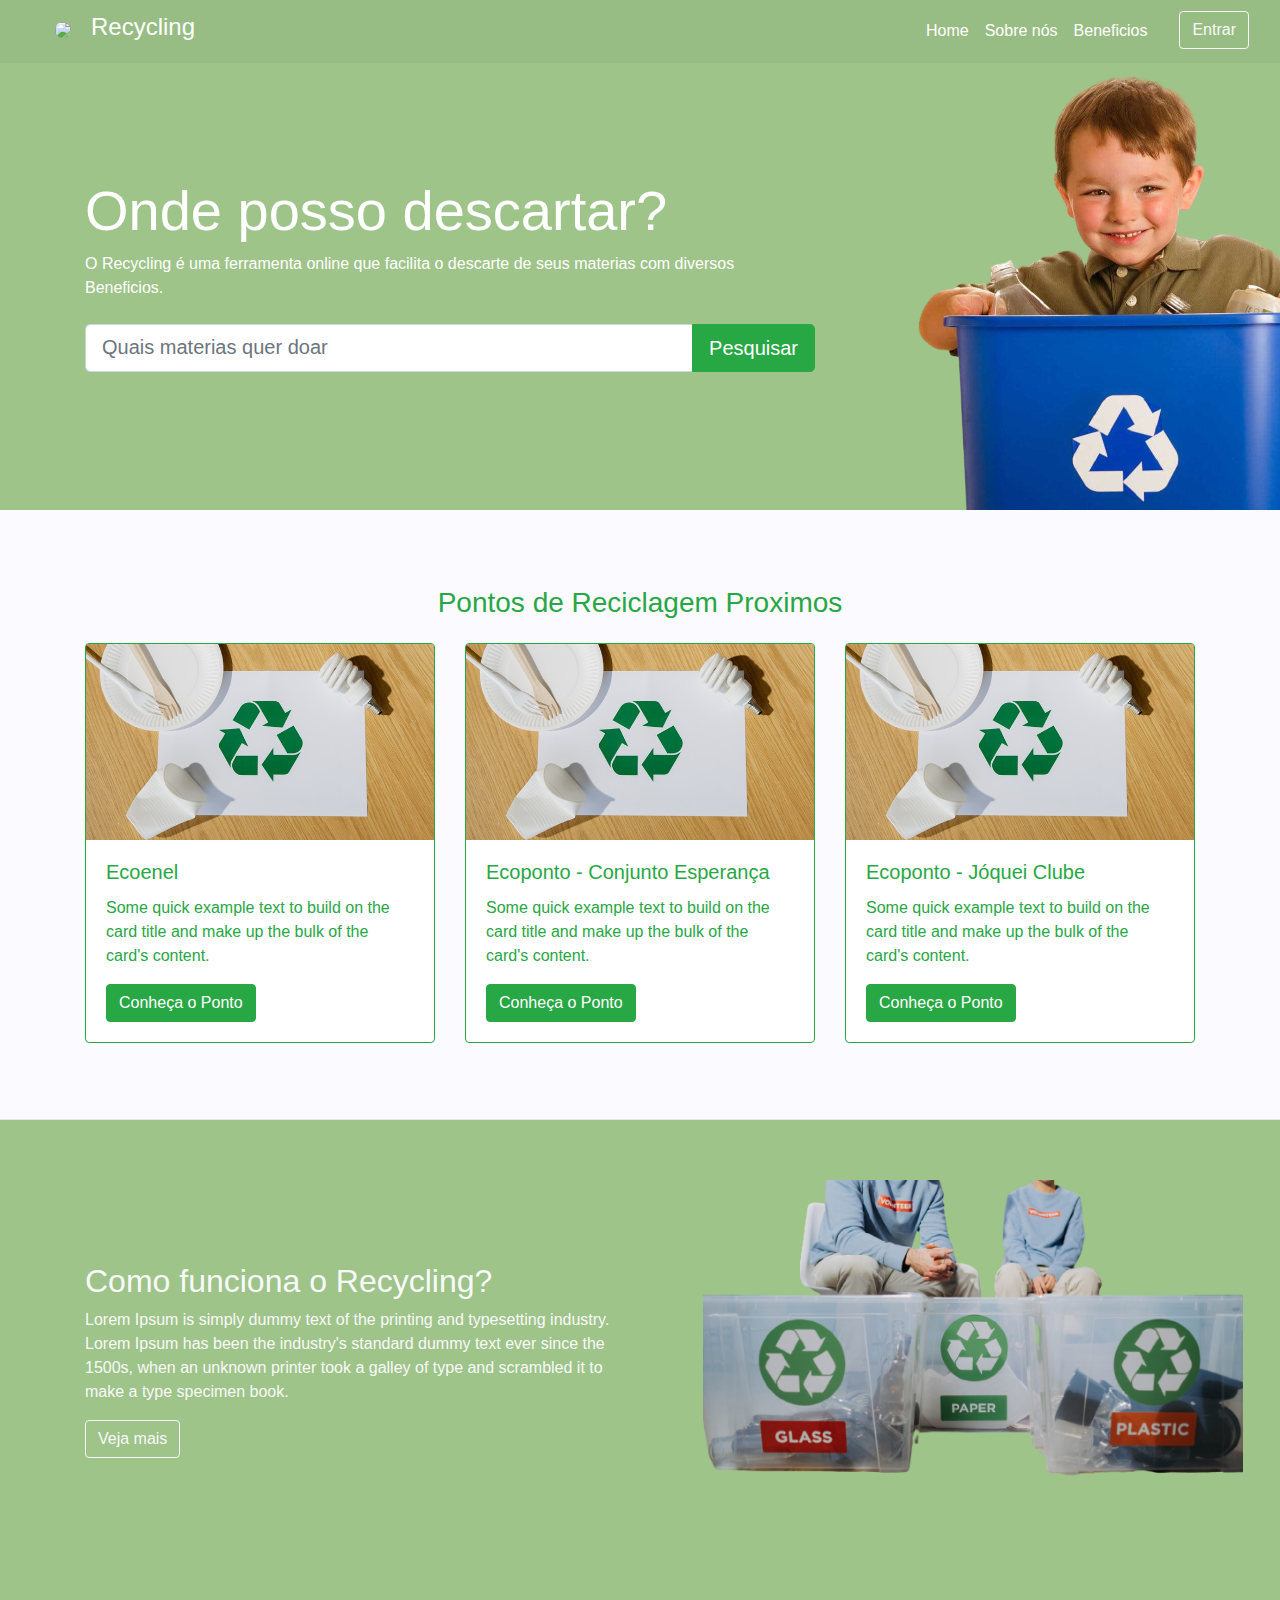
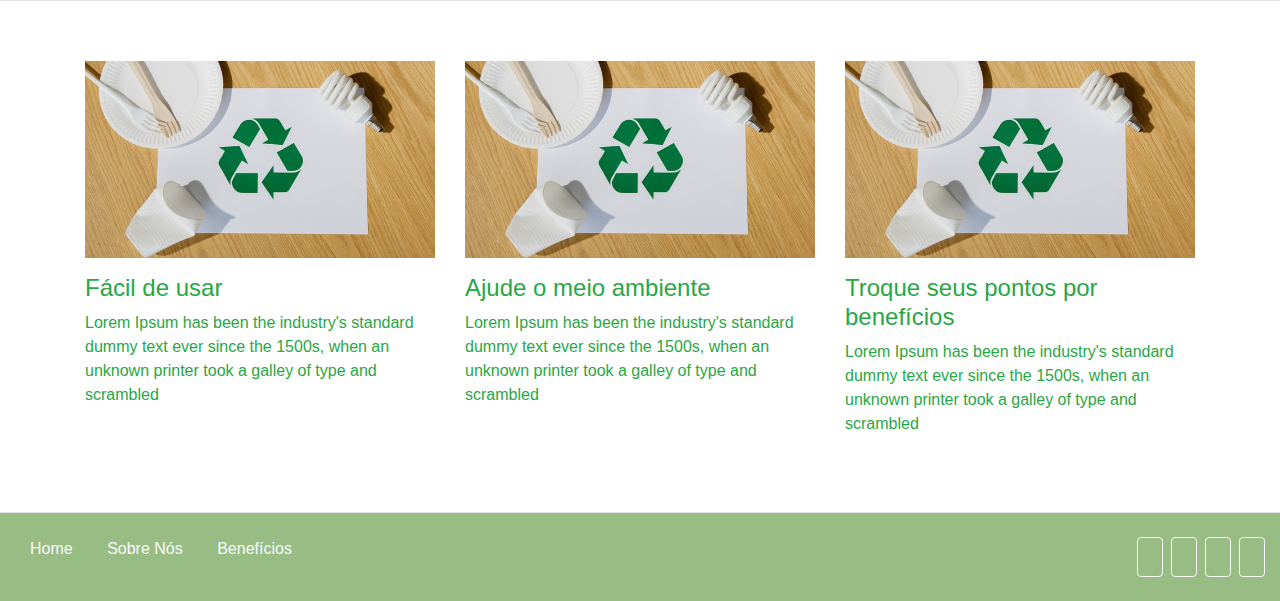
==== index.html @ 14c8a0f6 "initial commit" ====
<!doctype html>
<html lang="pt">
  <head>
    <!-- Required meta tags -->
    <meta charset="utf-8">
    <meta name="viewport" content="width=device-width, initial-scale=1, shrink-to-fit=no">

    <!-- Bootstrap CSS -->
    <link rel="stylesheet" href="https://stackpath.bootstrapcdn.com/bootstrap/4.3.1/css/bootstrap.min.css" integrity="sha384-ggOyR0iXCbMQv3Xipma34MD+dH/1fQ784/j6cY/iJTQUOhcWr7x9JvoRxT2MZw1T" crossorigin="anonymous">
    <link rel="stylesheet" href="style.css" type="text/css">
    <link rel="stylesheet" href="https://use.fontawesome.com/releases/v5.3.1/css/all.css" integrity="sha384-mzrmE5qonljUremFsqc01SB46JvROS7bZs3IO2EmfFsd15uHvIt+Y8vEf7N7fWAU" crossorigin="anonymous">
    <title>Recycling</title>
  </head>
  <body>

    <!-- Menu -->
    <header>
        <nav class="navbar navbar-expand-sm navbar-light" id="nav">
            <div class="container-fluid">
                <div class="ml-4">
                    <a href="index.html" class="navbar-brand">
                        <img class="rounded-circle mr-1" src="http://source.unsplash.com/60x60/?recycling">
                        <a class="navbar-brand text-white " href="#"><h4>Recycling</h4></a>
                    </a>
                    <button class="navbar-toggler" data-toggle="collapse" data-target="#menuPrincipal">
                        <span class="navbar-toggler-icon btn-outline-light"></span>
                    </button>
                </div>
                <div class="collapse navbar-collapse" id="menuPrincipal">
                    <ul class="navbar-nav ml-auto" >
                        <li class="nav-item">
                            <a href="index.html" class="nav-link active text-white">Home</a>
                        </li>
                        <li class="nav-item">
                            <a href="" class="nav-link text-white">Sobre nós</a>
                        </li>
                        <li class="nav-item">
                            <a href="" class="nav-link text-white">Beneficios</a>
                        </li>
                        <li class="nav-item">
                            <a href="login.html" class="btn btn-outline-light ml-4">Entrar</a>
                        </li>
                    </ul>
                </div>
            </div>
        </nav>
    </header>     <!-- Menu -->

    <!-- 1 seção barra de pesquisa -->
    <section  id="secao1">
        <div class="container">
            <div class="row">
                <div class="col-md-8 d-flex mb-4" >
                    <div class="align-self-center">
                        <h1 class="display-4">Onde posso descartar?</h1>
                        <p>O Recycling é uma ferramenta online que facilita o descarte de seus materias com diversos Beneficios.</p>
                        <form class="mt-4">
                            <div class="input-group input-group-lg">
                                <input type="text" placeholder="Quais materias quer doar" class="form-control">
                                <div class="input-group-append">
                                    <button type="button" class="btn btn-success">Pesquisar</button>
                                </div>
                            </div>
                        </form>
                    </div>
                </div>
                <div class="col-md-4 d-none d-md-block">
                    <img class="ml-5" src="img/menino.png">
                </div>
            </div>
        </div>
    </section> <!-- 1 seção barra de pesquisa -->

    <!-- 2 seção resultado pontos de Reciclagem -->
    <section id="secao2" class="caixa">
        <div class="container">
            <div class="row">
                <div class="col-sm-12 text-dark text-center my-3">
                    <h3 class="text-success">Pontos de Reciclagem Proximos</h3>
                </div>
            </div>
            <div class="row">
                <div class="col-sm-4">
                    <div class="card border-success mb-3">
                        <img src="img/logo2.jpg" class="card-img-top " alt="...">
                        <div class="card-body text-success">
                          <h5 class="card-title ">Ecoenel</h5>
                          <p class="card-text">Some quick example text to build on the card title and make up the bulk of the card's content.</p>
                          <a href="#" class="btn btn-success">Conheça o Ponto</a>
                        </div>
                      </div>
                </div>
                <div class="col-sm-4">
                    <div class="card border-success mb-3" >
                        <img src="img/logo2.jpg" class="card-img-top" alt="...">
                        <div class="card-body text-success">
                          <h5 class="card-title">Ecoponto - Conjunto Esperança</h5>
                          <p class="card-text">Some quick example text to build on the card title and make up the bulk of the card's content.</p>
                          <a href="#" class="btn btn-success">Conheça o Ponto</a>
                        </div>
                      </div>
                </div>
                <div class="col-sm-4">
                    <div class="card border-success mb-3" >
                        <img src="img/logo2.jpg" class="card-img-top" alt="...">
                        <div class="card-body text-success">
                          <h5 class="card-title">Ecoponto - Jóquei Clube</h5>
                          <p class="card-text">Some quick example text to build on the card title and make up the bulk of the card's content.</p>
                          <a href="#" class="btn btn-success">Conheça o Ponto</a>
                        </div>
                      </div>
                </div>
            </div>
        </div>
    </section>  <!-- 2 seção resultado pontos de Reciclagem -->

    <!-- 3 seção informativo "como funciona" -->
    <section class="caixa" style="background: #9EC489;">
        <div class="container">
            <div class="row">
                <div class="col-md-6 d-flex">
                    <div class="align-self-center">
                        <h2 class="text-light">Como funciona o Recycling?</h2>
                        <p class="text-light">
                            Lorem Ipsum is simply dummy text of the printing and typesetting industry.
                            Lorem Ipsum has been the industry's standard dummy text ever since the 1500s,
                            when an unknown printer took a galley of type and scrambled it to make a type specimen book.
                        </p>
                        <a href="" class="btn btn-outline-light">Veja mais</a>
                    </div>
                </div>
                <div class="col-md-6">
                    <img src="img/img1.png" class="img-fluid ml-5 d-none d-md-block">
                </div>
            </div>
        </div>
    </section> <!-- 3 seção informativo "como funciona" -->

    <!-- 4 seção descrição de pontos fortes -->
    <section class="caixa">
        <div class="container">
          <div class="row">
            <div class="col-md-4">
              <img src="img/logo2.jpg" class="img-fluid mb-3">
              <h4 class="text-success">Fácil de usar</h4>
              <p class="text-success">
                Lorem Ipsum has been the industry's standard dummy text ever since the 1500s, when an unknown printer took a galley of type and scrambled
              </p>
            </div>
            <div class="col-md-4">
              <img src="img/logo2.jpg" class="img-fluid mb-3">
              <h4 class="text-success">Ajude o meio ambiente</h4>
              <p class="text-success">
                Lorem Ipsum has been the industry's standard dummy text ever since the 1500s, when an unknown printer took a galley of type and scrambled
              </p>
            </div>
            <div class="col-md-4">
              <img src="img/logo2.jpg" class="img-fluid mb-3">
              <h4 class="text-success">Troque seus pontos por benefícios</h4>
              <p class="text-success">
                Lorem Ipsum has been the industry's standard dummy text ever since the 1500s, when an unknown printer took a galley of type and scrambled
              </p>
            </div>
          </div>
        </div>
    </section> <!-- 4 seção descrição de pontos fortes -->

    <!-- Menu inferior - rodapé -->
    <footer style="background: #98bd84">
        <div class="container-fluid">
            <div class="row">
                <div class="col-md-8 mt-4 mb-4 d-flex">
                    <p>
                        <a class="text-light" href="Home.html">Home</a>
                        <a class="text-light" href="">Sobre Nós</a>
                        <a class="text-light" href="">Benefícios</a>
                    </p>
                </div>
                <div class="col-md-4 mt-4 mb-4 justify-content-end d-flex">
                    <a href="" class="btn btn-outline-light">
                      <i class="fab fa-facebook"></i>
                    </a>
                    <a href="" class="btn btn-outline-light ml-2">
                      <i class="fab fa-twitter"></i>
                    </a>
                    <a href="" class="btn btn-outline-light ml-2">
                      <i class="fab fa-instagram"></i>
                    </a>
                    <a href="" class="btn btn-outline-light ml-2">
                      <i class="fab fa-youtube"></i>
                    </a>
                  </div>
            </div>
        </div>
    </footer>  <!-- Menu inferior - rodapé -->

    <script src="https://code.jquery.com/jquery-3.3.1.slim.min.js" integrity="sha384-q8i/X+965DzO0rT7abK41JStQIAqVgRVzpbzo5smXKp4YfRvH+8abtTE1Pi6jizo" crossorigin="anonymous"></script>
    <script src="https://cdnjs.cloudflare.com/ajax/libs/popper.js/1.14.7/umd/popper.min.js" integrity="sha384-UO2eT0CpHqdSJQ6hJty5KVphtPhzWj9WO1clHTMGa3JDZwrnQq4sF86dIHNDz0W1" crossorigin="anonymous"></script>
    <script src="https://stackpath.bootstrapcdn.com/bootstrap/4.3.1/js/bootstrap.min.js" integrity="sha384-JjSmVgyd0p3pXB1rRibZUAYoIIy6OrQ6VrjIEaFf/nJGzIxFDsf4x0xIM+B07jRM" crossorigin="anonymous"></script>
  </body>
</html>
---- style.css ----
/* home */
#secao1{
    /* background: #29A63C; */
    background: #9EC489;
    color: white;
}

#secao2{
    background: #FBFAFF;
}

#nav{
    background: #98bd84;
}

*{
    margin: 0px;
    padding: 0px;
    box-sizing: border-box;
}

.caixa{
    padding: 60px 0;
    border-bottom: 1px solid #e5e5e5;
}

footer p a{
    margin: 5px 15px;
}
/* home */

/* Login */
.personal-container{
    display: flex;
    justify-content: center;
    align-items: center;
    height: 100vh;
    background-color: #FBFAFF;
}

.first-content{
    display: flex;
}

.second-content{
    position: absolute;
    display: none;
}

.first-column{
    text-align: center;
}

.form{
    display: flex;
    flex-direction: column;
}

.content{
    border-radius: 15px;
    display: flex;
    justify-content: space-between;
    align-items: center;
}
/* Login */
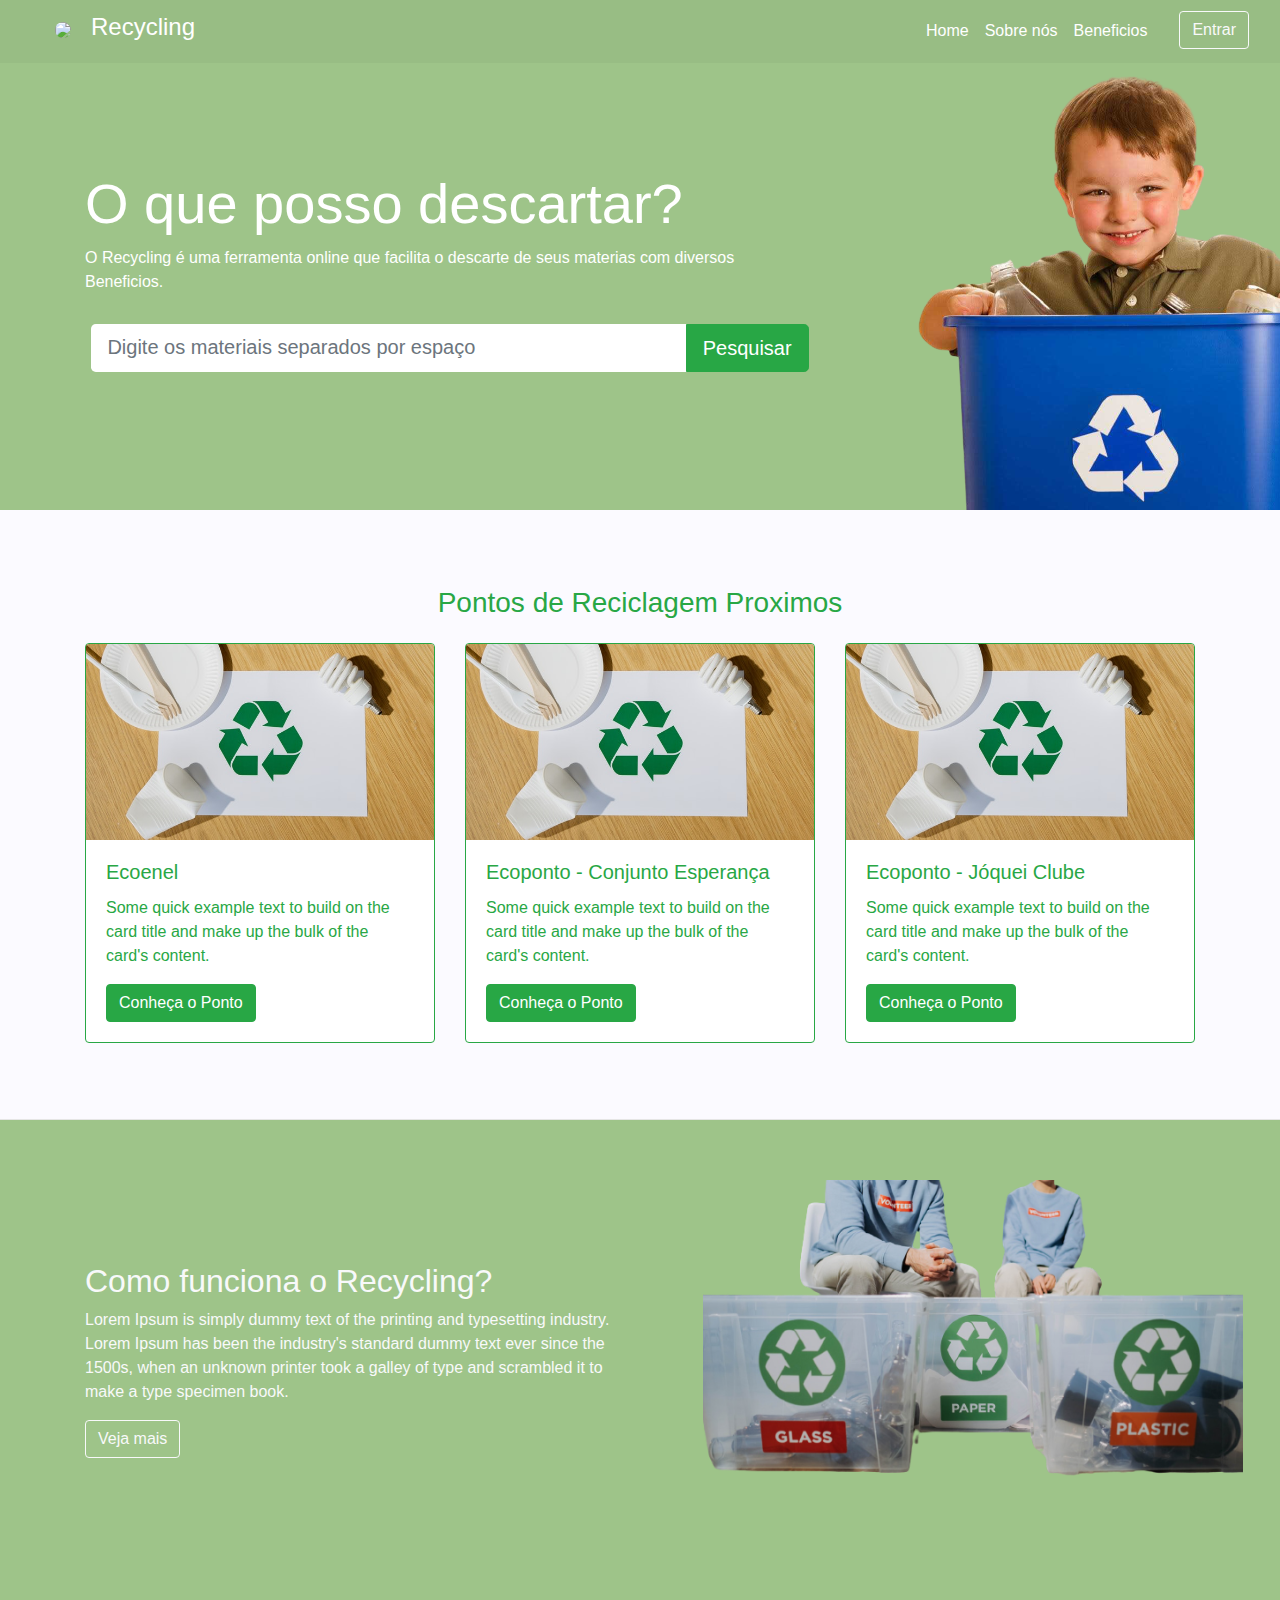
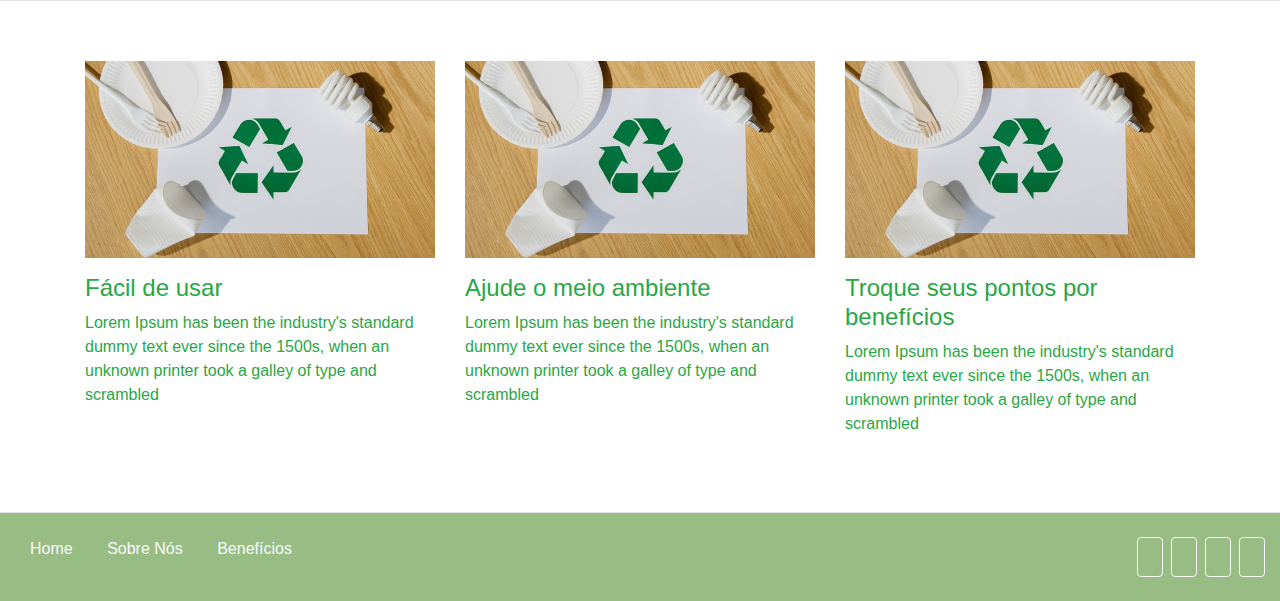
==== commit 405d3048: "input tags" ====
--- a/index.html
+++ b/index.html
@@ -52,13 +52,13 @@
             <div class="row">
                 <div class="col-md-8 d-flex mb-4" >
                     <div class="align-self-center">
-                        <h1 class="display-4">Onde posso descartar?</h1>
+                        <h1 class="display-4">O que posso descartar?</h1>
                         <p>O Recycling é uma ferramenta online que facilita o descarte de seus materias com diversos Beneficios.</p>
                         <form class="mt-4">
-                            <div class="input-group input-group-lg">
-                                <input type="text" placeholder="Quais materias quer doar" class="form-control">
+                            <div class="input-group input-group-lg tagContainer">
+                                <input type="text" placeholder="Digite os materiais separados por espaço" class="form-control">
                                 <div class="input-group-append">
-                                    <button type="button" class="btn btn-success">Pesquisar</button>
+                                    <button type="submit" class="btn btn-success">Pesquisar</button>
                                 </div>
                             </div>
                         </form>
@@ -194,6 +194,7 @@
         </div>
     </footer>  <!-- Menu inferior - rodapé -->
 
+    <script src="script.js"></script>
     <script src="https://code.jquery.com/jquery-3.3.1.slim.min.js" integrity="sha384-q8i/X+965DzO0rT7abK41JStQIAqVgRVzpbzo5smXKp4YfRvH+8abtTE1Pi6jizo" crossorigin="anonymous"></script>
     <script src="https://cdnjs.cloudflare.com/ajax/libs/popper.js/1.14.7/umd/popper.min.js" integrity="sha384-UO2eT0CpHqdSJQ6hJty5KVphtPhzWj9WO1clHTMGa3JDZwrnQq4sF86dIHNDz0W1" crossorigin="anonymous"></script>
     <script src="https://stackpath.bootstrapcdn.com/bootstrap/4.3.1/js/bootstrap.min.js" integrity="sha384-JjSmVgyd0p3pXB1rRibZUAYoIIy6OrQ6VrjIEaFf/nJGzIxFDsf4x0xIM+B07jRM" crossorigin="anonymous"></script>
--- a/style.css
+++ b/style.css
@@ -28,6 +28,67 @@
     margin: 5px 15px;
 }
 /* home */
+
+/* TagsInput */
+
+.tagContainer {
+
+    border-radius: .2rem;
+
+    display: flex;
+    flex-wrap: wrap;
+    align-content: flex-start;
+
+    padding: .4rem;
+    overflow-x: auto;
+}
+
+
+.tagContainer, 
+.tagContainer input, 
+.tagContainer .tag {
+    /* background: rgba(0, 0, 0, 0.2); */
+    color: var(--white);
+}
+
+.tagContainer .tag {
+    margin: .4rem;
+    padding: .4rem .6rem;
+    border: .01rem solid white;
+    /* background-color: green; */
+
+    font-size: 1.2rem;
+    
+    display: flex;
+    align-items: center;
+    
+    cursor: default;
+}
+
+.tag i {
+    font-size: 0.8rem;
+    font-style: normal;
+    
+    margin-left: .4rem;
+
+    transform: translateY(0.08rem);
+}
+
+.close::after {
+    content: "✕";
+    height: 24px;
+    width: 24px;
+}
+
+.tagContainer input {
+    padding: .4rem;
+
+    font-size: 1.2rem;
+    border: 0;
+    outline: none;
+    flex: 1;
+}
+/* input tag */
 
 /* Login */
 .personal-container{
